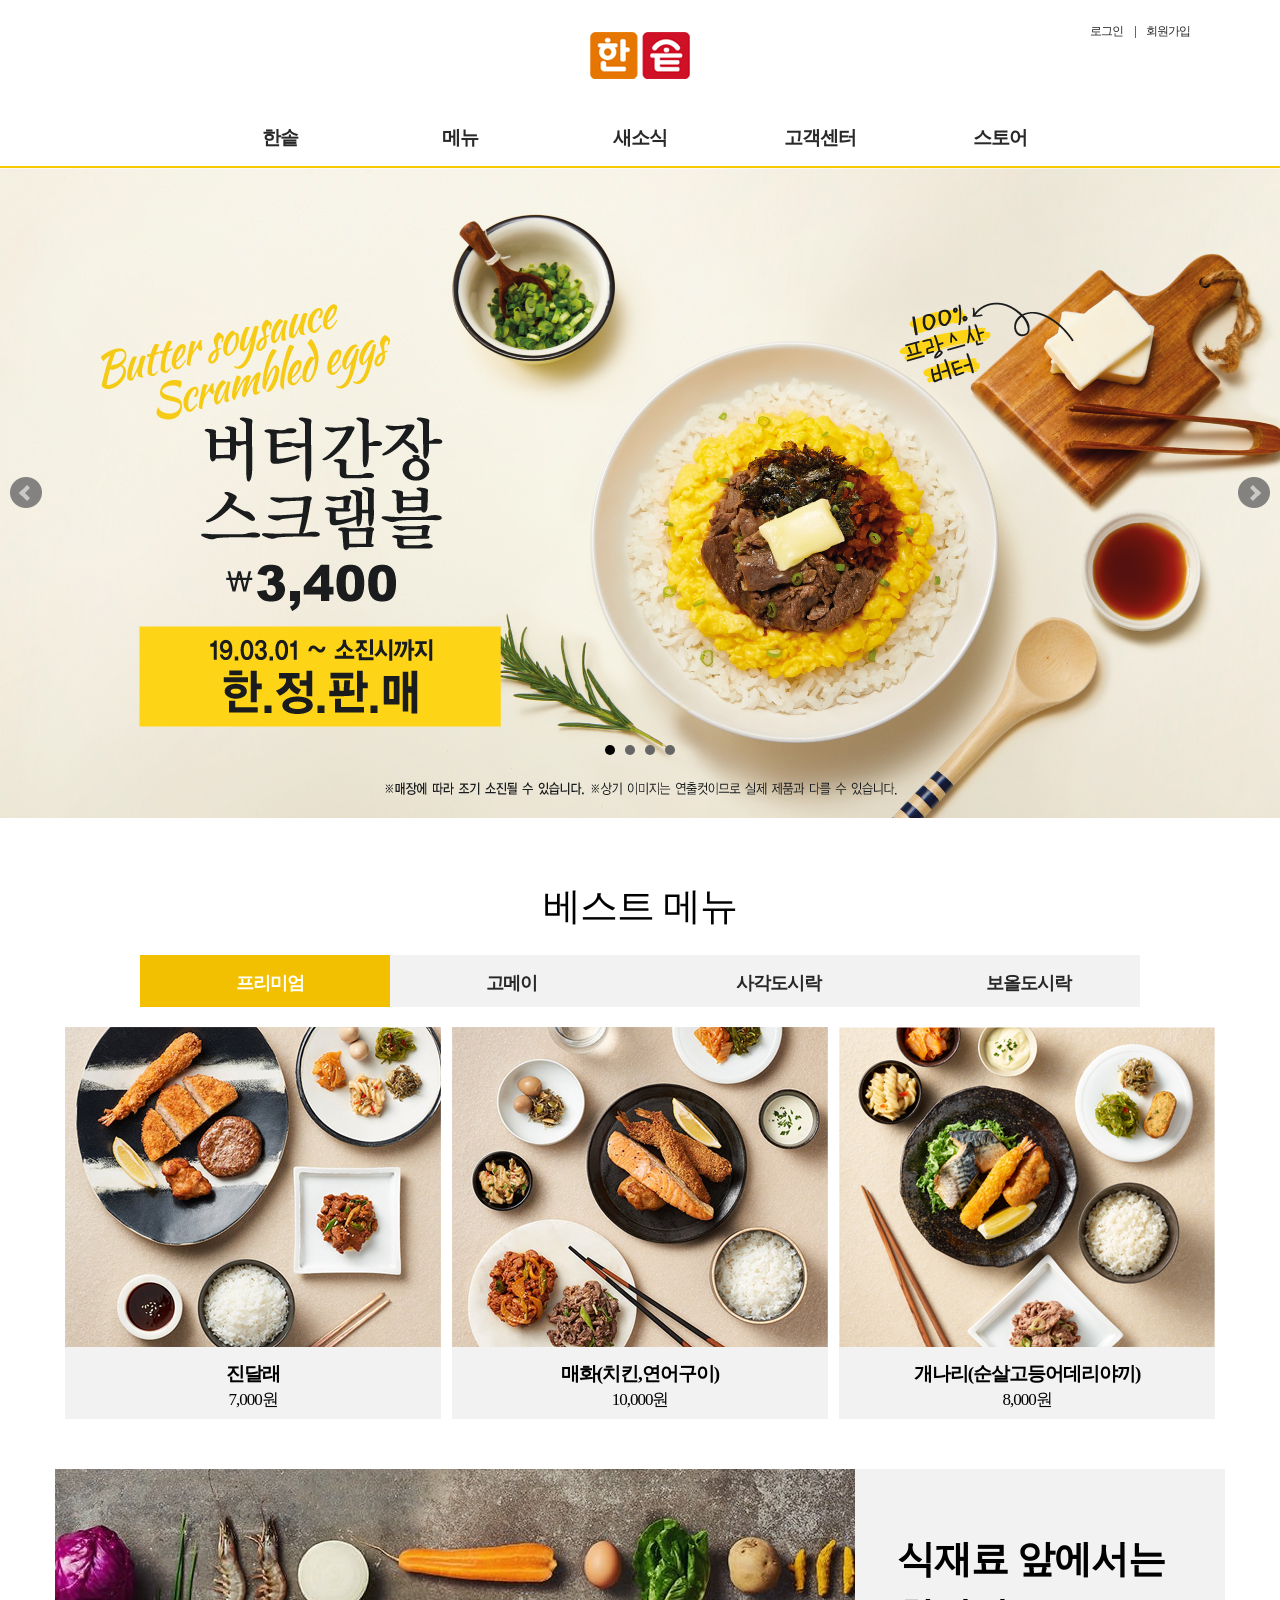
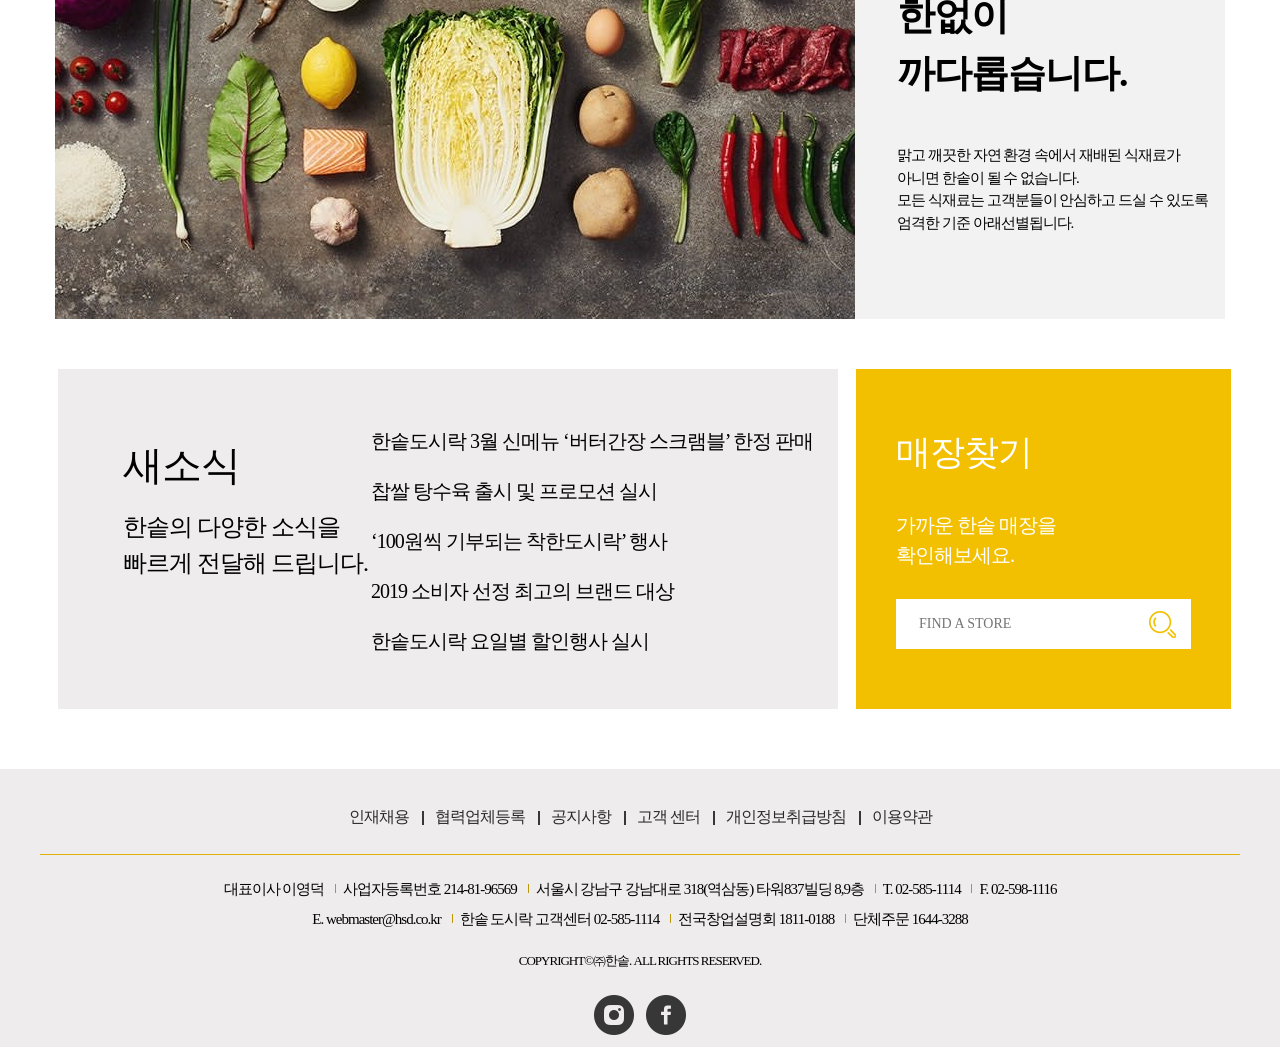
==== index.html @ f0cdd478 "regi test" ====
<!DOCTYPE html>
<html lang="ko">
  <head>
    <meta charset="utf-8" />
    <meta http-equiv="X-UA-Compatible" content="IE=edge" />
    <title>hsd</title>
    <meta name="viewport" content="width=device-width, initial-scale=1" />

    <link
      rel="stylesheet"
      type="text/css"
      media="screen"
      href="css/index.css"
    />
    <link
      rel="stylesheet"
      type="text/css"
      media="screen"
      href="css/jquery.bxslider.css"
    />

    <script src="js/jquery-3.3.1.min.js"></script>
    <script src="js/jquery.bxslider.js"></script>
    <script src="js/index.js"></script>
  </head>
  <body>
    <div id="wrap">
      <header>
        <div id="header">
          <h1>
            <a href="index.html">한솥도시락</a>
          </h1>
          <div id="nav">
            <h2 class="hide">주요메뉴</h2>
            <ul class="menu01">
              <li>
                <a href="#">한솥</a>
                <div class="dnav">
                  <ul>
                    <li><a href="#">스토리</a></li>
                  </ul>
                </div>
              </li>
              <li>
                <a href="#">메뉴</a>
                <div class="dnav">
                  <ul>
                    <li><a href="#">전체메뉴</a></li>
                    <li><a href="gfm.html">식재료이야기</a></li>
                  </ul>
                </div>
              </li>
              <li>
                <a href="#">새소식</a>
                <div class="dnav">
                  <ul>
                    <li><a href="#">한솥뉴스</a></li>
                    <li><a href="#">이벤트</a></li>
                  </ul>
                </div>
              </li>
              <li>
                <a href="#">고객센터</a>
                <div class="dnav">
                  <ul>
                    <li><a href="#">고객센터</a></li>
                    <li><a href="#">공지사항</a></li>
                  </ul>
                </div>
              </li>
              <li>
                <a href="#">스토어</a>
                <div class="dnav">
                  <ul>
                    <li><a href="#">주변점포찾기</a></li>
                  </ul>
                </div>
              </li>
            </ul>
          </div>
          <div class="nav_02">
            <ul class="menu02">
              <li class="bar"><a href="#">로그인</a></li>
              <li><a href="register.html">회원가입</a></li>
            </ul>
          </div>
        </div>
      </header>

      <div id="main">
        <div class="main_slide">
          <ul class="bg_img">
            <li class="event_01">이벤트01</li>
            <li class="event_02">이벤트02</li>
            <li class="event_03">이벤트03</li>
            <li class="event_04">이벤트04</li>
            <!-- <li>
              <a><img src="images/main_slide_01.jpg" alt="한솥"/></a>
            </li>
            <li>
              <a><img src="images/main_slide_02.jpg" alt="한솥"/></a>
            </li>
            <li>
              <a><img src="images/main_slide_03.jpg" alt="한솥"/></a>
            </li>
            <li>
              <a><img src="images/main_slide_04.jpg" alt="한솥"/></a>
            </li> -->
          </ul>
        </div>
        <div class="best_menu">
          <div class="best_menu_box">
            <h2>베스트 메뉴</h2>
            <div class="tab">
              <ul>
                <li id="onLi"><a href="#">프리미엄</a></li>
                <li><a href="#">고메이</a></li>
                <li><a href="#">사각도시락</a></li>
                <li><a href="#">보올도시락</a></li>
              </ul>
            </div>
          </div>
          <div class="bm_premium">
            <ul>
              <li class="pbm_01">
                <a href="#"></a>
                <p class="mn_name">진달래</p>
                <p class="v_name">7,000원</p>
              </li>
              <li class="pbm_02">
                <a href="#"></a>
                <p class="mn_name">매화(치킨,연어구이)</p>
                <p class="v_name">10,000원</p>
              </li>
              <li class="pbm_03">
                <a href="#"></a>
                <p class="mn_name">개나리(순살고등어데리야끼)</p>
                <p class="v_name">8,000원</p>
              </li>
            </ul>
          </div>
        </div>
        <div class="good_food_mat">
          <h2>좋은 식재료</h2>
          <div class="gfm_text">
            <h3>식재료 앞에서는<br />한없이<br />까다롭습니다.</h3>
            <p>
              맑고 깨끗한 자연 환경 속에서 재배된 식재료가<br />
              아니면 한솥이 될 수 없습니다.<br />
              모든 식재료는 고객분들이 안심하고 드실 수 있도록<br />
              엄격한 기준 아래선별됩니다.
            </p>
            <a href="gfm.html"></a>
          </div>
        </div>
        <div class="menu_bottom">
          <div class="news">
            <h2>새소식</h2>
            <h3>
              한솥의 다양한 소식을 <br />
              빠르게 전달해 드립니다.
            </h3>
            <ul>
              <li>한솥도시락 3월 신메뉴 ‘버터간장 스크램블’ 한정 판매</li>
              <li>찹쌀 탕수육 출시 및 프로모션 실시</li>
              <li>‘100원씩 기부되는 착한도시락’ 행사</li>
              <li>2019 소비자 선정 최고의 브랜드 대상</li>
              <li>한솥도시락 요일별 할인행사 실시</li>
            </ul>
          </div>
          <div class="find_store">
            <h2>매장찾기</h2>
            <h3>
              가까운 한솥 매장을 <br />
              확인해보세요.
            </h3>
            <div class="find_store_search">
              <form name="findstore" method="post" action="#">
                <input
                  id="store_search"
                  name="main_search"
                  title="매장검색"
                  placeholder="FIND A STORE"
                />
                <a href="#">
                  <img
                    src="images/findstore.jpg"
                    width="27px"
                    height="27px"
                    alt="검색"
                  />
                </a>
              </form>
            </div>
          </div>
        </div>
      </div>
      <div id="footer">
        <div class="footer_center">
          <div class="ft_menu">
            <ul>
              <li class="first_be"><a href="#">인재채용</a></li>
              <li><a href="#">협력업체등록</a></li>
              <li><a href="#">공지사항</a></li>
              <li><a href="#">고객 센터</a></li>
              <li><a href="#">개인정보취급방침</a></li>
              <li><a href="#">이용약관</a></li>
            </ul>
          </div>

          <div class="ft_info_wrap">
            <div class="ft_info">
              <span class="first_be">대표이사 이영덕</span>
              <span>사업자등록번호 214-81-96569</span>
              <span>서울시 강남구 강남대로 318(역삼동) 타워837빌딩 8,9층</span>
              <span>T. 02-585-1114</span>
              <span>F. 02-598-1116</span>
            </div>
            <div class="ft_info2">
              <span class="first_be">E. webmaster@hsd.co.kr</span>
              <span>한솥 도시락 고객센터 02-585-1114</span>
              <span>전국창업설명회 1811-0188</span>
              <span>단체주문 1644-3288</span>
            </div>

            <p class="copyright">
              COPYRIGHT<span>©</span>㈜한솥. ALL RIGHTS RESERVED.
            </p>

            <div class="ft_sns">
              <a
                href="https://www.instagram.com/hansot_official/"
                target="_blank"
                title="새 창 열림"
                class="sns_insta_02"
                ><span class="blind">instagram</span></a
              >
              <a
                href="https://www.facebook.com/hansotOfficial/?ref=ts&amp;fref=ts"
                target="_blank"
                class="sns_face_02"
                title="새 창 열림"
                ><span class="blind">facebook</span></a
              >
            </div>
          </div>
        </div>
      </div>
    </div>
  </body>
</html>
---- css/index.css ----
/* http://meyerweb.com/eric/tools/css/reset/ 
   v2.0 | 20110126
   License: none (public domain)
*/
@import url(//spoqa.github.io/spoqa-han-sans/css/SpoqaHanSans-kr.css);
@import url(//spoqa.github.io/spoqa-han-sans/css/SpoqaHanSans-jp.css);

html,
body,
div,
span,
applet,
object,
iframe,
h1,
h2,
h3,
h4,
h5,
h6,
p,
blockquote,
pre,
a,
abbr,
acronym,
address,
big,
cite,
code,
del,
dfn,
em,
img,
ins,
kbd,
q,
s,
samp,
small,
strike,
strong,
sub,
sup,
tt,
var,
b,
u,
i,
center,
dl,
dt,
dd,
ol,
ul,
li,
fieldset,
form,
label,
legend,
table,
caption,
tbody,
tfoot,
thead,
tr,
th,
td,
article,
aside,
canvas,
details,
embed,
figure,
figcaption,
footer,
header,
hgroup,
menu,
nav,
output,
ruby,
section,
summary,
time,
mark,
audio,
video {
  margin: 0;
  padding: 0;
  border: 0;
  font-size: 100%;
  vertical-align: baseline;
}
a {
  text-decoration: none;
  color: #282828;
}
ul,
li {
  list-style: none;
}
h1,
h2,
h3,
h4,
h5,
h6 {
  font-weight: normal;
  font-style: normal;
}
* {
  font-family: "Spoqa Han Sans", "Spoqa Han Sans JP", "Sans-serif";
}

body {
  /* font-family: "Spoqa Han Sans", "Spoqa Han Sans JP", "Sans-serif"; */
  font-size: 13px;
  line-height: 1.5;
  letter-spacing: -1px;
  direction: ltr;
}

.hide {
  position: absolute;
  left: -9999px;
  top: -9999px;
}

header {
  background: url(../images/header_back.png) left bottom repeat-x;
}
#header {
  width: 1200px;
  /* height: 167px; */
  /* overflow: hidden; */
  margin: auto;
  position: relative;
  margin-bottom: 0px;
  /* border-bottom: 200px #f2c000; */
}
#header h1 a {
  display: block;
  width: 100px;
  height: 47px;
  background: url(../images/logo10047.jpg) no-repeat center;
  text-indent: -9999px;
  /* position: absolute;
  top: 36px;
  left: 22px; */
  margin: auto;
  margin-top: 32px;
  box-sizing: border-box;
}

#nav {
  width: 1200px;
  margin: auto;
  margin-top: 25px;
  padding-bottom: 10px;
  box-sizing: border-box;
  text-align: center;
  position: relative;
  z-index: 10px;
  color: red;
}
#nav a:hover {
  color: #f2c000;
}
#nav > ul {
  display: inline-block;
}
#nav > ul > li {
  float: left;
  width: 180px;
  position: relative;
}
.dnav {
  position: absolute;
  z-index: 100;
  width: 180px;
  margin-top: 14px;
  background: #fff;
  height: 150px;
  display: none;
}
#nav > ul > li > a {
  font-size: 19px;
  color: #292929;
  font-weight: bold;
  letter-spacing: -0.04em;
  /* position: relative; */
  z-index: 3;
  padding-top: 20px;
  display: block;
}
.dnav ul li {
  font-size: 15px;
  margin-top: 10px;
}
.dnav ul li a {
  color: #666666;
}

#nav ul ul {
  display: none;
}

.nav_02 {
  position: absolute;
  font-size: 12px;
  top: -10px;
  right: 50px;
}
.menu02 li {
  float: left;
  /* margin-right: 32px; */
}
.nav_02 .bar::after {
  content: " | ";
  margin: 10px;
}

#main {
  position: relative;
  width: 100%;
}
.main_slide {
  width: 100%;
  height: 650px;
  overflow: hidden;
  position: relative;
  margin-bottom: 60px;
  box-sizing: border-box;
}

.event_01 {
  display: block;
  width: 1920px;
  height: 650px;
  background: url(../images/main_slide_01.jpg) no-repeat center;
  text-indent: -9999px;
  position: absolute;
  z-index: -1;
  margin-bottom: 44px;
}
.event_02 {
  display: block;
  width: 1920px;
  height: 650px;
  background: url(../images/main_slide_02.jpg) no-repeat center;
  text-indent: -9999px;
  position: absolute;
  z-index: -1;
  margin-bottom: 44px;
}
.event_03 {
  display: block;
  width: 1920px;
  height: 650px;
  background: url(../images/main_slide_03.jpg) no-repeat center;
  text-indent: -9999px;
  position: absolute;
  z-index: -1;
  margin-bottom: 44px;
}
.event_04 {
  display: block;
  width: 1920px;
  height: 650px;
  background: url(../images/main_slide_04.jpg) no-repeat center;
  text-indent: -9999px;
  position: absolute;
  z-index: -1;
  margin-bottom: 44px;
}

.best_menu {
  width: 1200px;
  margin: auto;
  overflow: hidden;
  margin-bottom: 50px;
}
.best_menu_box {
  overflow: hidden;
  margin-bottom: 20px;
}
.best_menu_box h2 {
  font-size: 38px;
  text-align: center;
  margin-bottom: 20px;
}

.tab {
  width: 1000px;
  margin: auto;
}
.tab li {
  position: relative;
  float: left;
  font-size: 18px;
  font-weight: bold;
  width: 250px;
  height: 52px;
  text-align: center;
  background-color: #f2f2f2;
}

.tab li a {
  line-height: 1em;
  position: absolute;
  top: 19px;
  left: 96px;
}

#onLi {
  background-color: #f2c000;
}

#onLi a {
  color: #ffffff;
}

.bm_premium {
  width: 1150px;
  margin: auto;
  /* height: 392px; */
}

.bm_premium li {
  width: 376px;
  height: 392px;
  float: left;
  background-color: #f2f2f2;
  position: relative;
  /* text-indent: -9999px; */
}
.pbm_02 {
  margin: 0 11px;
}

.pbm_01 a {
  display: block;
  width: 376px;
  height: 320px;
  background: url(../images/pbm_01.jpg) no-repeat center;
}
.bm_premium ul li p {
  line-height: 1em;
  text-align: center;
}
.mn_name {
  font-size: 19px;
  font-weight: bold;
  margin-top: 17px;
}
.v_name {
  font-size: 17px;
  margin-top: 8px;
}
.pbm_02 a {
  display: block;
  width: 376px;
  height: 320px;
  background: url(../images/pbm_02.jpg) no-repeat center;
}

.pbm_03 a {
  display: block;
  width: 376px;
  height: 320px;
  background: url(../images/pbm_03.jpg) no-repeat center;
}

.good_food_mat {
  width: 1170px;
  height: 450px;
  margin: auto;
  background-color: #f2f2f2;
  position: relative;
  overflow: hidden;
  margin-bottom: 50px;
}
.good_food_mat h2 {
  width: 800px;
  height: 450px;
  background: url(../images/good_food_mat.jpg) no-repeat;
  /* margin: 0 auto 15px; */
  text-indent: -9999px;
}
.gfm_text {
  position: absolute;
  top: 62px;
  left: 842px;
}

.gfm_text h3 {
  font-size: 38px;
  font-weight: bold;
  margin-bottom: 42px;
}

.gfm_text p {
  font-size: 15px;
}

.menu_bottom {
  width: 1200px;
  height: 340px;
  margin: auto;
  overflow: hidden;
  margin-bottom: 60px;
}

.news {
  width: 780px;
  height: 340px;
  float: left;
  margin: 0 18px;
  position: relative;
  background-color: #eeecec;
}

.news h2 {
  font-size: 40px;
  position: absolute;
  top: 67px;
  left: 65px;
}
.news h3 {
  font-size: 24px;
  position: absolute;
  top: 140px;
  left: 65px;
}
.news ul {
  position: absolute;
  top: 57px;
  left: 313px;
  font-size: 20px;
  line-height: 30px;
}
.news li {
  margin-bottom: 20px;
}
.find_store {
  width: 375px;
  height: 340px;
  float: left;
  background-color: #f2c000;
  color: white;
  position: relative;
}

.find_store h2 {
  position: absolute;
  font-size: 35px;
  top: 58px;
  left: 40px;
}
.find_store h3 {
  position: absolute;
  font-size: 20px;
  top: 141px;
  left: 40px;
}
.find_store_search {
  margin-top: 230px;
  margin-left: 40px;
}
.find_store_search input {
  width: 295px;
  height: 50px;
  border: solid 3px #ffffff;
  background: #ffffff;
  padding-left: 20px;
  font-size: 14px;
  box-sizing: border-box;
}
.find_store_search form {
  position: relative;
}
.find_store_search a {
  position: absolute;
  top: 12px;
  right: 55px;
  color: #464646;
}

/* footer */
#footer {
  position: relative;
  /* width: 1920px; */
  /* max-width: 100%; */
  width: 100%;
  background-color: #eeecec;
  height: 278px;
  box-sizing: border-box;
  /* display: block; */
}

.footer_center {
  width: 1200px;
  margin: 0 auto;
  text-align: center;
}

.ft_menu {
  padding-top: 40px;
  line-height: 120%;
}

.ft_menu ul li:before {
  content: "";
  display: inline-block;
  width: 2px;
  height: 14px;
  background-color: #373737;
  position: absolute;
  left: 0;
  top: 0;
  margin: 2px 0 0 0;
}
.first_be:before {
  display: none !important;
}

.ft_menu ul {
  /* width: 600px; */
  margin: 0 auto;
  /* overflow: hidden; */
  display: inline-block;
}

.ft_menu ul li {
  float: left;
  padding: 0 13px;
  position: relative;
  box-sizing: border-box;
  font-size: 16px;
  line-height: 100%;
}

.ft_info_wrap {
  padding-top: 15px;
  margin-top: 25px;
  border-top: 1px solid #dfb206;
}

.ft_info,
.ft_info2 {
  width: 1000px;
  margin: 0 auto;
  font-size: 15px;
}
.ft_info span,
.ft_info2 span {
  padding: 0 8px;
  margin-top: 12px;
  position: relative;
  display: inline-block;
  line-height: 100%;
}

.ft_info span::before,
.ft_info2 span::before {
  content: "";
  display: inline-block;
  width: 1px;
  height: 9px;
  background-color: #bc970a;
  position: absolute;
  left: 0;
  top: 0;
  margin: 2px 0 0 0;
}

.copyright {
  margin-top: 20px;
}

/* sns */
.ft_sns {
  width: 100px;
  margin: 0 auto;
  padding-top: 25px;
}

.ft_sns > a.sns_insta_02:before {
  content: "";
  background: url(../images/icon_sns_02.png) left top no-repeat;
  background-position: 0 0;
  background-size: 80px 40px;
}
.ft_sns > a.sns_face_02:before {
  content: "";
  background: url(../images/icon_sns_02.png) left top no-repeat;
  background-position: -40px 0;
  background-size: 80px 40px;
}
.ft_sns > a:before {
  content: "";
  display: inline-block;
  box-sizing: border-box;
  width: 40px;
  height: 40px;
}

.blind {
  overflow: hidden;
  position: absolute;
  width: 0;
  height: 0;
  text-indent: -9999px;
}
.ft_sns > a {
  display: inline-block;
  width: 40px;
  margin: 0 0 0 10px;
  height: 40px;
  box-sizing: border-box;
  text-align: left;
}

.ft_sns > a:first-child {
  margin: 0;
}

/*식재료 이야기 css*/
#gfm_wrap {
  width: 1600px;
  margin: auto;
}
#gfm_main_image {
  display: block;
  width: 1600px;
  height: 480px;
  background: url(../images/material_visual_01.jpg) no-repeat center;
  text-indent: -9999px;
}

#gfm_main_text {
  width: 1600px;
  height: 340px;
  background-color: #e2ddd6;
}
#gfm_main_kimchi,
#gfm_main_rice {
  display: none;
}

/* 회원가입 */
.register_box {
  padding-top: 50px;
  width: 1200px;
  height: 600px;
  margin: auto;
}

.register_box h2 {
  font-size: 22px;
  /* font-weight: bold; */
  text-align: center;
  margin-bottom: 40px;
}
.register_box > form > span {
  height: 50px;
  width: 370px;
}
.input_area {
  position: relative;
  width: 370px;
  height: 250px;
  margin: auto;
}
.input_area p {
  height: 52px;
  margin-bottom: 8px;
}

.input_area input {
  width: 370px;
  padding: 14px 20px 13px;
  border: 2px solid #d3d8dd;
  font-size: 18px;
  box-sizing: border-box;
}

.regiBtn {
  margin-top: 20px;
  color: #373737;
  background-color: #f6ca00;
  /* border: 2px solid #bcc2c9; */
  cursor: default;
  width: 366px;
  height: 48px;
}

.btn_group input {
  line-height: 48px;
  width: 100%;
  height: 52px;
  padding: 0;
  font-size: 16px;
}

#rst {
  width: 366px;
  height: 20px;
}
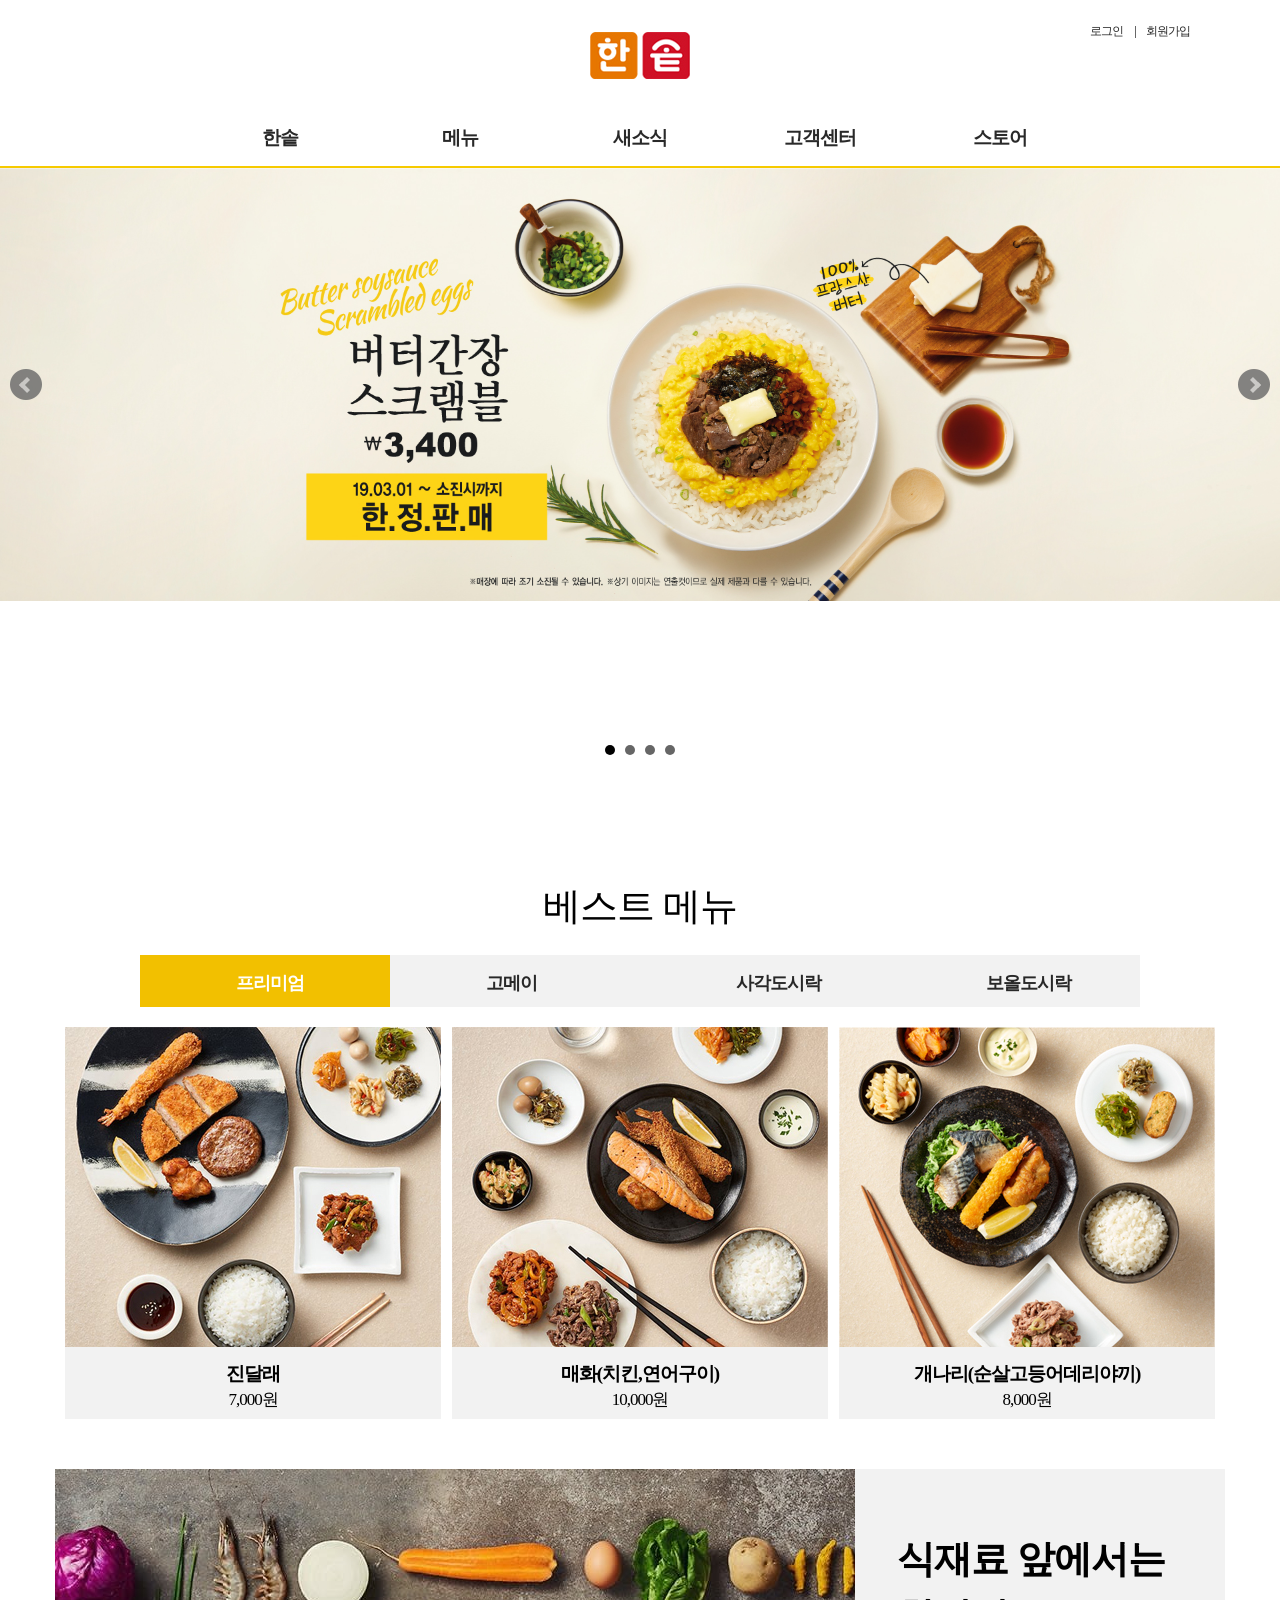
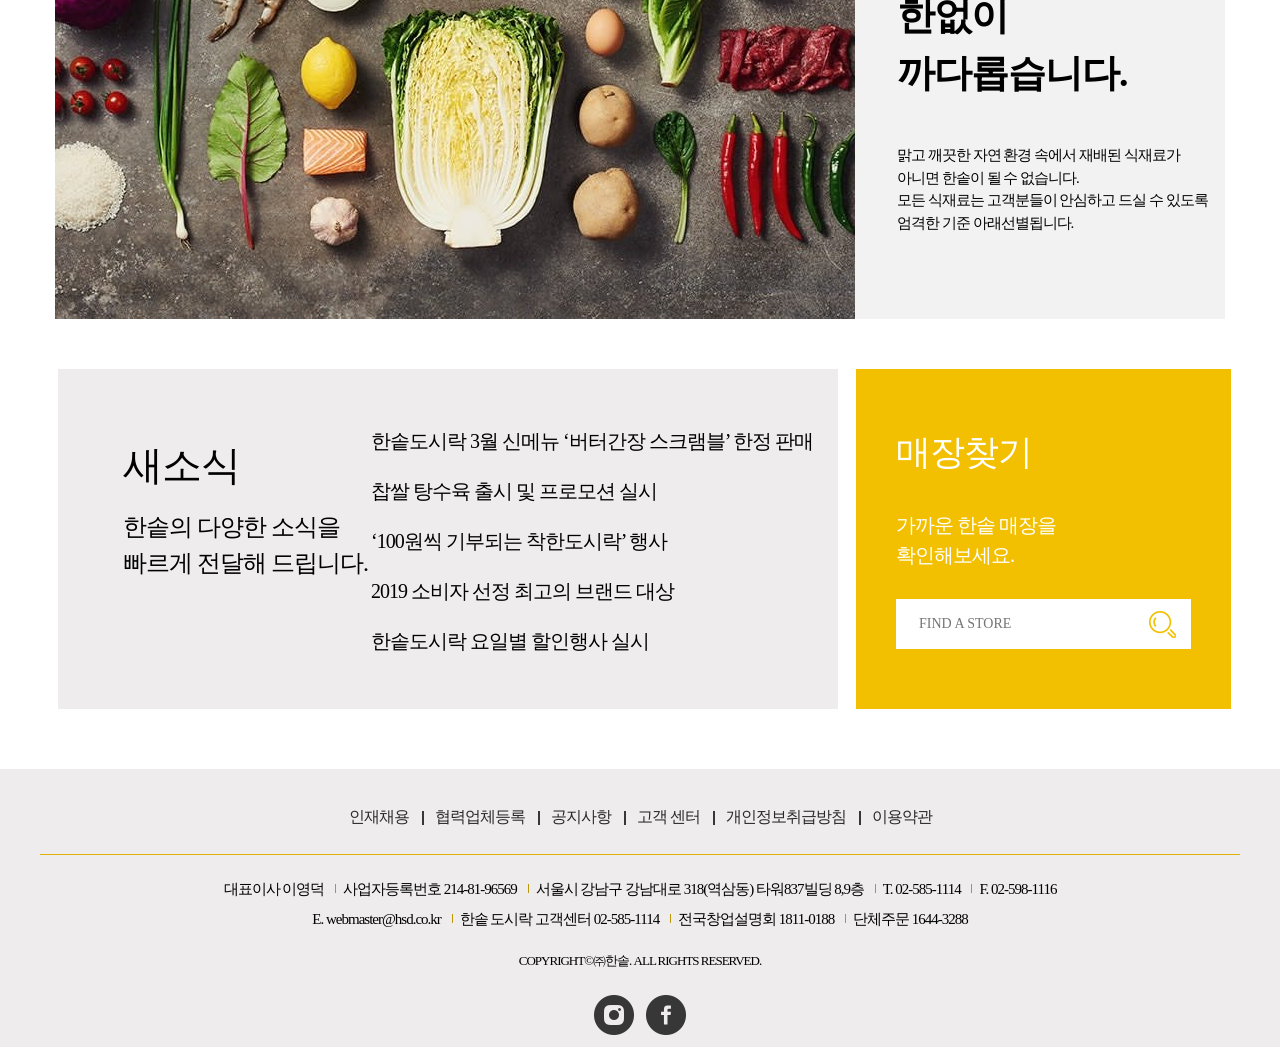
==== commit b39b4415: "tabmenu start" ====
--- a/index.html
+++ b/index.html
@@ -80,7 +80,7 @@
           </div>
           <div class="nav_02">
             <ul class="menu02">
-              <li class="bar"><a href="#">로그인</a></li>
+              <li class="bar"><a href="login.html">로그인</a></li>
               <li><a href="register.html">회원가입</a></li>
             </ul>
           </div>
@@ -90,11 +90,11 @@
       <div id="main">
         <div class="main_slide">
           <ul class="bg_img">
-            <li class="event_01">이벤트01</li>
+            <!-- <li class="event_01">이벤트01</li>
             <li class="event_02">이벤트02</li>
             <li class="event_03">이벤트03</li>
-            <li class="event_04">이벤트04</li>
-            <!-- <li>
+            <li class="event_04">이벤트04</li> -->
+            <li>
               <a><img src="images/main_slide_01.jpg" alt="한솥"/></a>
             </li>
             <li>
@@ -105,7 +105,7 @@
             </li>
             <li>
               <a><img src="images/main_slide_04.jpg" alt="한솥"/></a>
-            </li> -->
+            </li>
           </ul>
         </div>
         <div class="best_menu">
--- a/css/index.css
+++ b/css/index.css
@@ -234,7 +234,7 @@
   box-sizing: border-box;
 }
 
-.event_01 {
+/* .event_01 {
   display: block;
   width: 1920px;
   height: 650px;
@@ -273,7 +273,7 @@
   position: absolute;
   z-index: -1;
   margin-bottom: 44px;
-}
+} */
 
 .best_menu {
   width: 1200px;
@@ -704,7 +704,78 @@
   font-size: 16px;
 }
 
-#rst {
+#rst,
+#rstId,
+#rstPw,
+#rstPwCheck,
+#rstName,
+#rstTel {
   width: 366px;
   height: 20px;
 }
+.redText {
+  font-size: 12px;
+  color: #ff6c00;
+}
+.blueText {
+  font-size: 12px;
+  color: #2482de;
+}
+
+/* 로그인 */
+
+.login_box {
+  padding-top: 50px;
+  width: 1200px;
+  height: 600px;
+  margin: auto;
+}
+
+.login_box h2 {
+  font-size: 22px;
+  /* font-weight: bold; */
+  text-align: center;
+  margin-bottom: 40px;
+}
+.login_box > form > span {
+  height: 50px;
+  width: 370px;
+}
+/* .input_area {
+  position: relative;
+  width: 370px;
+  height: 250px;
+  margin: auto;
+}
+.input_area p {
+  height: 52px;
+  margin-bottom: 8px;
+}
+
+.input_area input {
+  width: 370px;
+  padding: 14px 20px 13px;
+  border: 2px solid #d3d8dd;
+  font-size: 18px;
+  box-sizing: border-box;
+} */
+
+.loginBtn {
+  margin-top: 20px;
+  color: #373737;
+  background-color: #f6ca00;
+  /* border: 2px solid #bcc2c9; */
+  cursor: default;
+  width: 366px;
+  height: 48px;
+}
+
+/* 
+.btn_group button {
+  margin-top: 20px;
+  line-height: 48px;
+  width: 100%;
+  height: 52px;
+  padding: 0;
+  font-size: 16px;
+} */
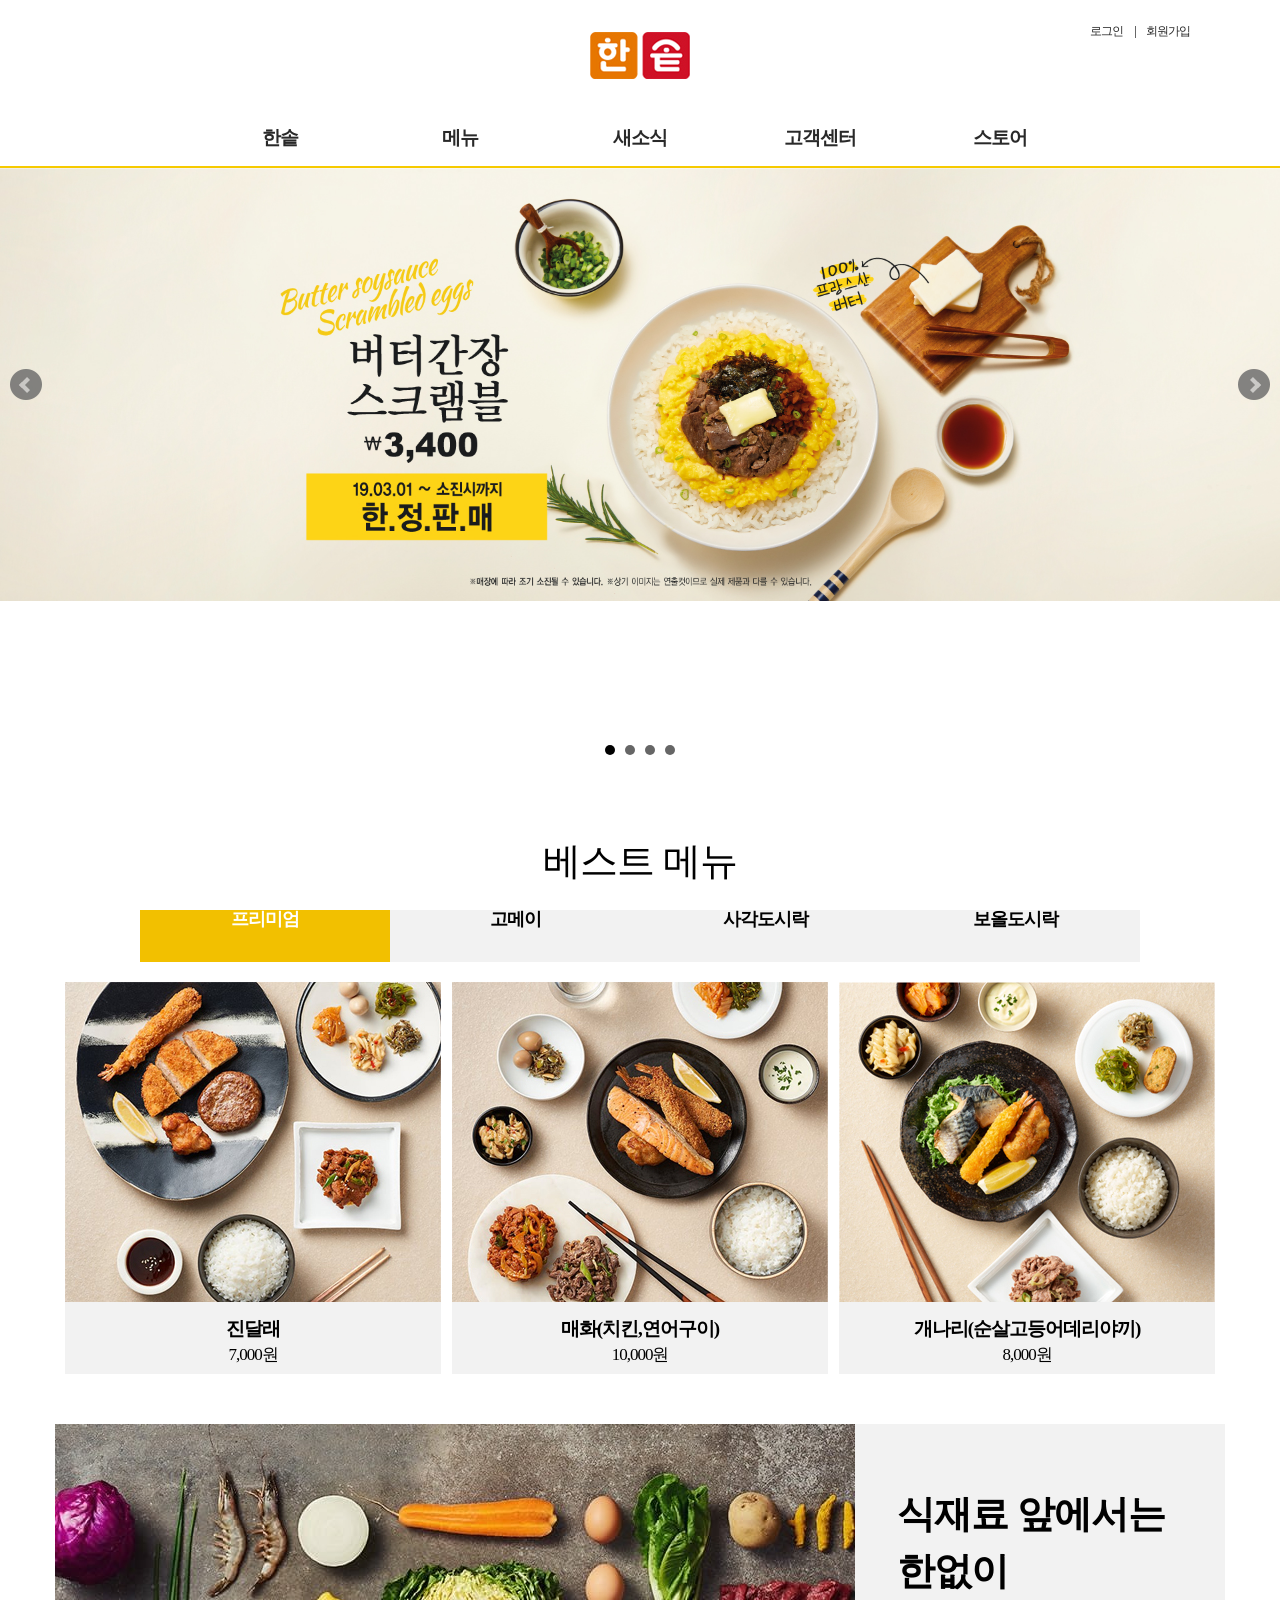
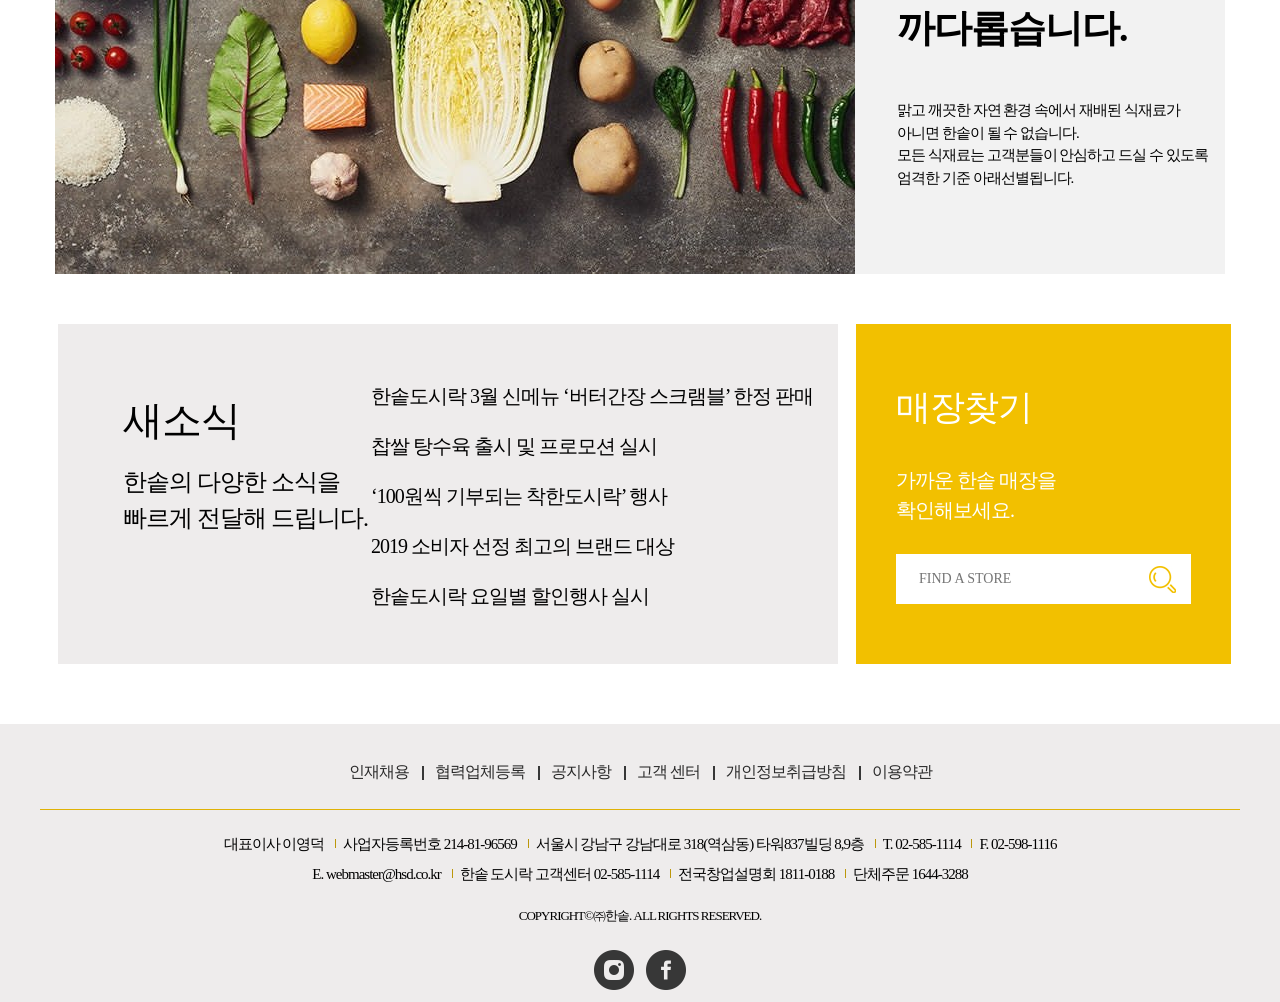
==== commit 8ddc8042: "tab test" ====
--- a/index.html
+++ b/index.html
@@ -112,32 +112,91 @@
           <div class="best_menu_box">
             <h2>베스트 메뉴</h2>
             <div class="tab">
+              <ul class="tabs">
+                <li class="tab-link current" data-tab="tab-1">프리미엄</li>
+                <li class="tab-link" data-tab="tab-2">고메이</li>
+                <li class="tab-link" data-tab="tab-3">사각도시락</li>
+                <li class="tab-link" data-tab="tab-4">보올도시락</li>
+              </ul>
+            </div>
+          </div>
+          <div class="best_menu_slider">
+            <div id="tab-1" class="bm_premium tab-content current">
               <ul>
-                <li id="onLi"><a href="#">프리미엄</a></li>
-                <li><a href="#">고메이</a></li>
-                <li><a href="#">사각도시락</a></li>
-                <li><a href="#">보올도시락</a></li>
-              </ul>
-            </div>
-          </div>
-          <div class="bm_premium">
-            <ul>
-              <li class="pbm_01">
-                <a href="#"></a>
-                <p class="mn_name">진달래</p>
-                <p class="v_name">7,000원</p>
-              </li>
-              <li class="pbm_02">
-                <a href="#"></a>
-                <p class="mn_name">매화(치킨,연어구이)</p>
-                <p class="v_name">10,000원</p>
-              </li>
-              <li class="pbm_03">
-                <a href="#"></a>
-                <p class="mn_name">개나리(순살고등어데리야끼)</p>
-                <p class="v_name">8,000원</p>
-              </li>
-            </ul>
+                <li class="pbm_01">
+                  <a href="#"></a>
+                  <p class="mn_name">진달래</p>
+                  <p class="v_name">7,000원</p>
+                </li>
+                <li class="pbm_02">
+                  <a href="#"></a>
+                  <p class="mn_name">매화(치킨,연어구이)</p>
+                  <p class="v_name">10,000원</p>
+                </li>
+                <li class="pbm_03">
+                  <a href="#"></a>
+                  <p class="mn_name">개나리(순살고등어데리야끼)</p>
+                  <p class="v_name">8,000원</p>
+                </li>
+              </ul>
+            </div>
+            <div id="tab-2" class="bm_gomei tab-content">
+              <ul>
+                <li class="pbm_01">
+                  <a href="#"></a>
+                  <p class="mn_name">진달래</p>
+                  <p class="v_name">7,000원</p>
+                </li>
+                <li class="pbm_02">
+                  <a href="#"></a>
+                  <p class="mn_name">매화(치킨,연어구이)</p>
+                  <p class="v_name">10,000원</p>
+                </li>
+                <li class="pbm_03">
+                  <a href="#"></a>
+                  <p class="mn_name">개나리(순살고등어데리야끼)</p>
+                  <p class="v_name">8,000원</p>
+                </li>
+              </ul>
+            </div>
+            <div id="tab-3" class="bm_square tab-content">
+              <ul>
+                <li class="pbm_01">
+                  <a href="#"></a>
+                  <p class="mn_name">진달래</p>
+                  <p class="v_name">7,000원</p>
+                </li>
+                <li class="pbm_02">
+                  <a href="#"></a>
+                  <p class="mn_name">매화(치킨,연어구이)</p>
+                  <p class="v_name">10,000원</p>
+                </li>
+                <li class="pbm_03">
+                  <a href="#"></a>
+                  <p class="mn_name">개나리(순살고등어데리야끼)</p>
+                  <p class="v_name">8,000원</p>
+                </li>
+              </ul>
+            </div>
+            <div id="tab-4" class="bm_bowl tab-content">
+              <ul>
+                <li class="pbm_01">
+                  <a href="#"></a>
+                  <p class="mn_name">진달래</p>
+                  <p class="v_name">7,000원</p>
+                </li>
+                <li class="pbm_02">
+                  <a href="#"></a>
+                  <p class="mn_name">매화(치킨,연어구이)</p>
+                  <p class="v_name">10,000원</p>
+                </li>
+                <li class="pbm_03">
+                  <a href="#"></a>
+                  <p class="mn_name">개나리(순살고등어데리야끼)</p>
+                  <p class="v_name">8,000원</p>
+                </li>
+              </ul>
+            </div>
           </div>
         </div>
         <div class="good_food_mat">
--- a/css/index.css
+++ b/css/index.css
@@ -130,6 +130,10 @@
 header {
   background: url(../images/header_back.png) left bottom repeat-x;
 }
+
+#wrap {
+  width: 100%;
+}
 #header {
   width: 1200px;
   /* height: 167px; */
@@ -230,7 +234,7 @@
   height: 650px;
   overflow: hidden;
   position: relative;
-  margin-bottom: 60px;
+  margin-bottom: 15px;
   box-sizing: border-box;
 }
 
@@ -276,12 +280,14 @@
 } */
 
 .best_menu {
-  width: 1200px;
-  margin: auto;
+  /* width: 1200px;
+  margin: auto; */
   overflow: hidden;
   margin-bottom: 50px;
 }
 .best_menu_box {
+  width: 1200px;
+  margin: auto;
   overflow: hidden;
   margin-bottom: 20px;
 }
@@ -304,21 +310,38 @@
   height: 52px;
   text-align: center;
   background-color: #f2f2f2;
-}
-
-.tab li a {
+  cursor: pointer;
+  line-height: 1em;
+}
+
+/* .tab li a {
   line-height: 1em;
   position: absolute;
   top: 19px;
   left: 96px;
-}
-
-#onLi {
+} */
+
+/* #onLi {
   background-color: #f2c000;
 }
 
 #onLi a {
   color: #ffffff;
+} */
+ul.tabs li.current {
+  background-color: #f2c000;
+  color: #ffffff;
+}
+
+.tab-content {
+  display: none;
+  /* background: #ededed;
+  padding: 15px;
+  opacity: 0.2; */
+}
+
+.tab-content.current {
+  display: inherit;
 }
 
 .bm_premium {
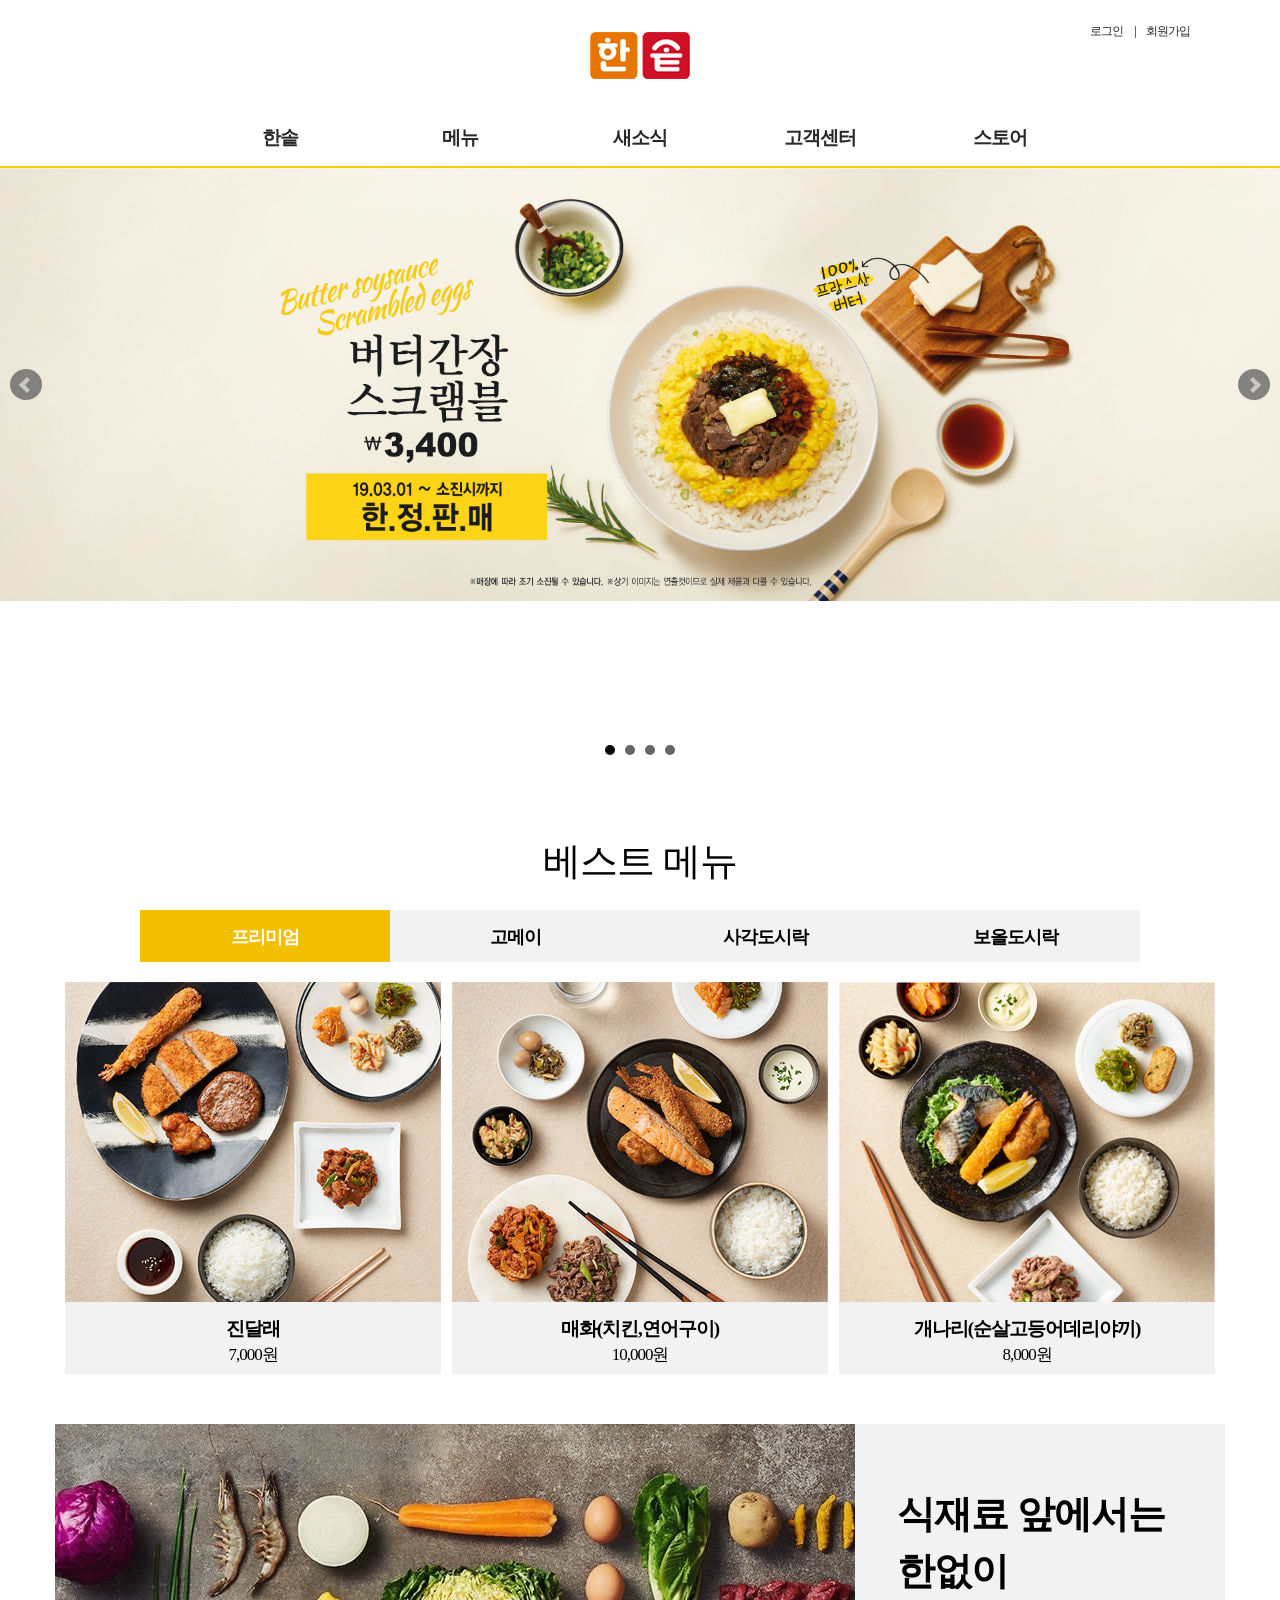
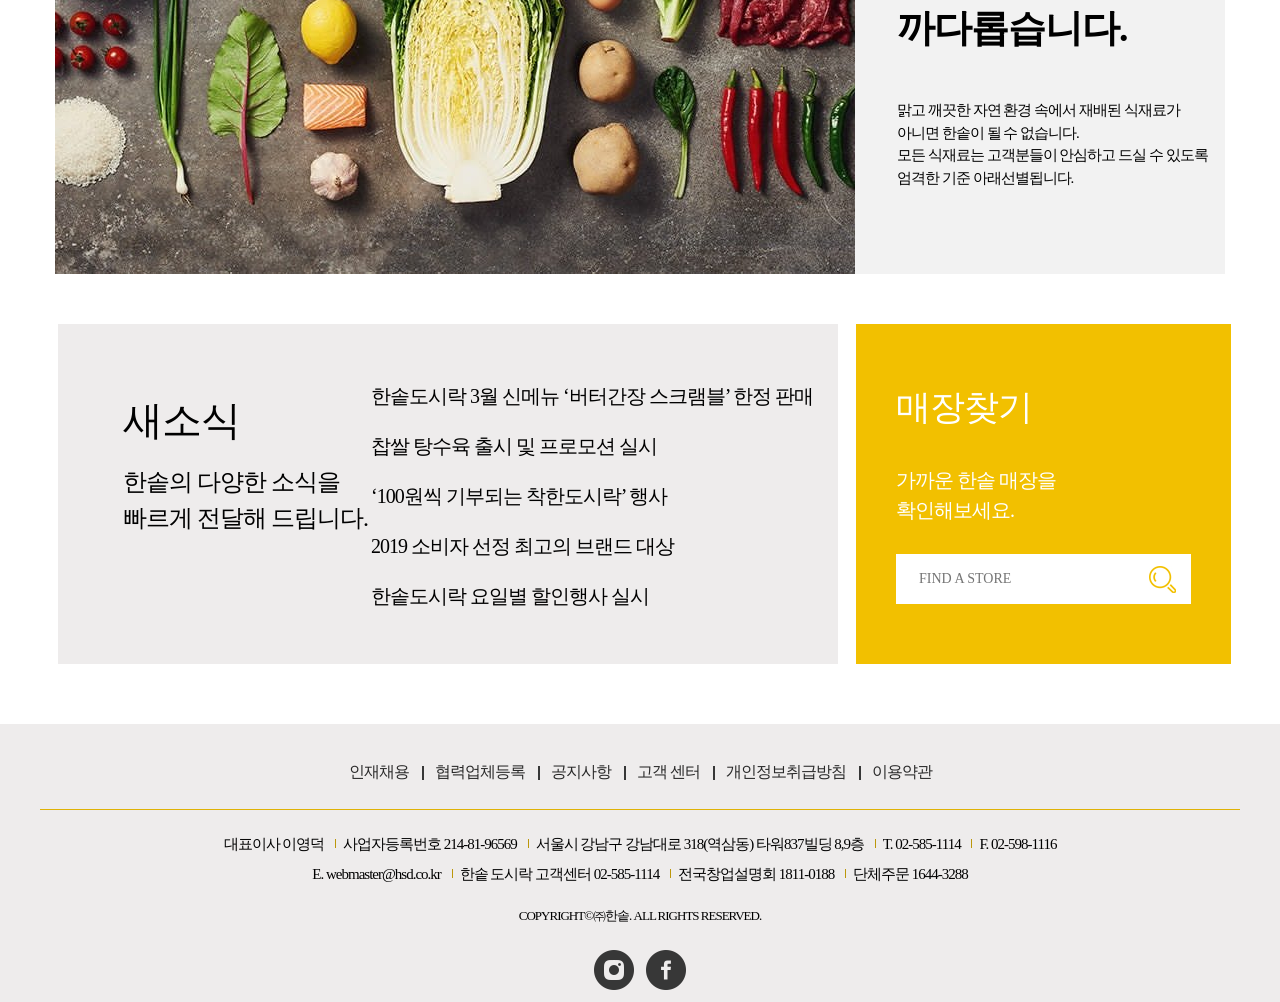
==== commit 2da7841a: "tab menu end" ====
--- a/index.html
+++ b/index.html
@@ -121,79 +121,80 @@
             </div>
           </div>
           <div class="best_menu_slider">
-            <div id="tab-1" class="bm_premium tab-content current">
+            <div id="tab-1" class="tab-content current">
               <ul>
-                <li class="pbm_01">
+                <li class="menu_01">
                   <a href="#"></a>
                   <p class="mn_name">진달래</p>
                   <p class="v_name">7,000원</p>
                 </li>
-                <li class="pbm_02">
+                <li class="menu_02">
                   <a href="#"></a>
                   <p class="mn_name">매화(치킨,연어구이)</p>
                   <p class="v_name">10,000원</p>
                 </li>
-                <li class="pbm_03">
+                <li class="menu_03">
                   <a href="#"></a>
                   <p class="mn_name">개나리(순살고등어데리야끼)</p>
                   <p class="v_name">8,000원</p>
                 </li>
               </ul>
             </div>
-            <div id="tab-2" class="bm_gomei tab-content">
+            <div id="tab-2" class="tab-content">
               <ul>
-                <li class="pbm_01">
-                  <a href="#"></a>
-                  <p class="mn_name">진달래</p>
-                  <p class="v_name">7,000원</p>
-                </li>
-                <li class="pbm_02">
-                  <a href="#"></a>
-                  <p class="mn_name">매화(치킨,연어구이)</p>
-                  <p class="v_name">10,000원</p>
-                </li>
-                <li class="pbm_03">
-                  <a href="#"></a>
-                  <p class="mn_name">개나리(순살고등어데리야끼)</p>
-                  <p class="v_name">8,000원</p>
-                </li>
-              </ul>
-            </div>
-            <div id="tab-3" class="bm_square tab-content">
+                <li class="menu_01">
+                  <a href="#"></a>
+                  <p class="mn_name">깐풍기 도시락</p>
+                  <p class="v_name">4,300원</p>
+                </li>
+                <li class="menu_02">
+                  <a href="#"></a>
+                  <p class="mn_name">나시고랭</p>
+                  <p class="v_name">4,500원</p>
+                </li>
+                <li class="menu_03">
+                  <a href="#"></a>
+                  <p class="mn_name">큐브스테이크 필라프</p>
+                  <p class="v_name">6,300원</p>
+                </li>
+              </ul>
+            </div>
+            <div id="tab-3" class="tab-content">
               <ul>
-                <li class="pbm_01">
-                  <a href="#"></a>
-                  <p class="mn_name">진달래</p>
-                  <p class="v_name">7,000원</p>
-                </li>
-                <li class="pbm_02">
-                  <a href="#"></a>
-                  <p class="mn_name">매화(치킨,연어구이)</p>
-                  <p class="v_name">10,000원</p>
-                </li>
-                <li class="pbm_03">
-                  <a href="#"></a>
-                  <p class="mn_name">개나리(순살고등어데리야끼)</p>
-                  <p class="v_name">8,000원</p>
-                </li>
-              </ul>
-            </div>
-            <div id="tab-4" class="bm_bowl tab-content">
+                <li class="menu_01">
+                  <a href="#"></a>
+                  <p class="mn_name">돈까스 도련님</p>
+                  <p class="v_name">3,900원</p>
+                </li>
+                <li class="menu_02">
+                  <a href="#"></a>
+                  <p class="mn_name">동백</p>
+                  <p class="v_name">5,000원</p>
+                </li>
+                <li class="menu_03">
+                  <a href="#"></a>
+                  <p class="mn_name">치킨제육</p>
+                  <p class="v_name">4,400원</p>
+                </li>
+              </ul>
+            </div>
+            <div id="tab-4" class="tab-content">
               <ul>
-                <li class="pbm_01">
-                  <a href="#"></a>
-                  <p class="mn_name">진달래</p>
-                  <p class="v_name">7,000원</p>
-                </li>
-                <li class="pbm_02">
-                  <a href="#"></a>
-                  <p class="mn_name">매화(치킨,연어구이)</p>
-                  <p class="v_name">10,000원</p>
-                </li>
-                <li class="pbm_03">
-                  <a href="#"></a>
-                  <p class="mn_name">개나리(순살고등어데리야끼)</p>
-                  <p class="v_name">8,000원</p>
+                <li class="menu_01">
+                  <a href="#"></a>
+                  <p class="mn_name">치킨마요</p>
+                  <p class="v_name">2,900원</p>
+                </li>
+                <li class="menu_02">
+                  <a href="#"></a>
+                  <p class="mn_name">돈까스 +카레</p>
+                  <p class="v_name">3,900원</p>
+                </li>
+                <li class="menu_03">
+                  <a href="#"></a>
+                  <p class="mn_name">돈까스 덮밥</p>
+                  <p class="v_name">3,600원</p>
                 </li>
               </ul>
             </div>
--- a/css/index.css
+++ b/css/index.css
@@ -311,7 +311,7 @@
   text-align: center;
   background-color: #f2f2f2;
   cursor: pointer;
-  line-height: 1em;
+  line-height: 3em;
 }
 
 /* .tab li a {
@@ -335,6 +335,8 @@
 
 .tab-content {
   display: none;
+  width: 1150px;
+  margin: auto;
   /* background: #ededed;
   padding: 15px;
   opacity: 0.2; */
@@ -344,13 +346,7 @@
   display: inherit;
 }
 
-.bm_premium {
-  width: 1150px;
-  margin: auto;
-  /* height: 392px; */
-}
-
-.bm_premium li {
+.tab-content li {
   width: 376px;
   height: 392px;
   float: left;
@@ -358,17 +354,8 @@
   position: relative;
   /* text-indent: -9999px; */
 }
-.pbm_02 {
-  margin: 0 11px;
-}
-
-.pbm_01 a {
-  display: block;
-  width: 376px;
-  height: 320px;
-  background: url(../images/pbm_01.jpg) no-repeat center;
-}
-.bm_premium ul li p {
+
+.tab-content ul li p {
   line-height: 1em;
   text-align: center;
 }
@@ -381,18 +368,53 @@
   font-size: 17px;
   margin-top: 8px;
 }
-.pbm_02 a {
+
+.menu_01 a,
+.menu_02 a,
+.menu_03 a {
   display: block;
   width: 376px;
   height: 320px;
+}
+.menu_02 {
+  margin: 0 11px;
+}
+
+#tab-1 .menu_01 a {
+  background: url(../images/pbm_01.jpg) no-repeat center;
+}
+#tab-1 .menu_02 a {
   background: url(../images/pbm_02.jpg) no-repeat center;
 }
-
-.pbm_03 a {
-  display: block;
-  width: 376px;
-  height: 320px;
+#tab-1 .menu_03 a {
   background: url(../images/pbm_03.jpg) no-repeat center;
+}
+#tab-2 .menu_01 a {
+  background: url(../images/gm_01.jpg) no-repeat center;
+}
+#tab-2 .menu_02 a {
+  background: url(../images/gm_02.jpg) no-repeat center;
+}
+#tab-2 .menu_03 a {
+  background: url(../images/gm_03.jpg) no-repeat center;
+}
+#tab-3 .menu_01 a {
+  background: url(../images/sm_01.jpg) no-repeat center;
+}
+#tab-3 .menu_02 a {
+  background: url(../images/sm_02.jpg) no-repeat center;
+}
+#tab-3 .menu_03 a {
+  background: url(../images/sm_03.jpg) no-repeat center;
+}
+#tab-4 .menu_01 a {
+  background: url(../images/bm_01.jpg) no-repeat center;
+}
+#tab-4 .menu_02 a {
+  background: url(../images/bm_02.jpg) no-repeat center;
+}
+#tab-4 .menu_03 a {
+  background: url(../images/bm_03.jpg) no-repeat center;
 }
 
 .good_food_mat {
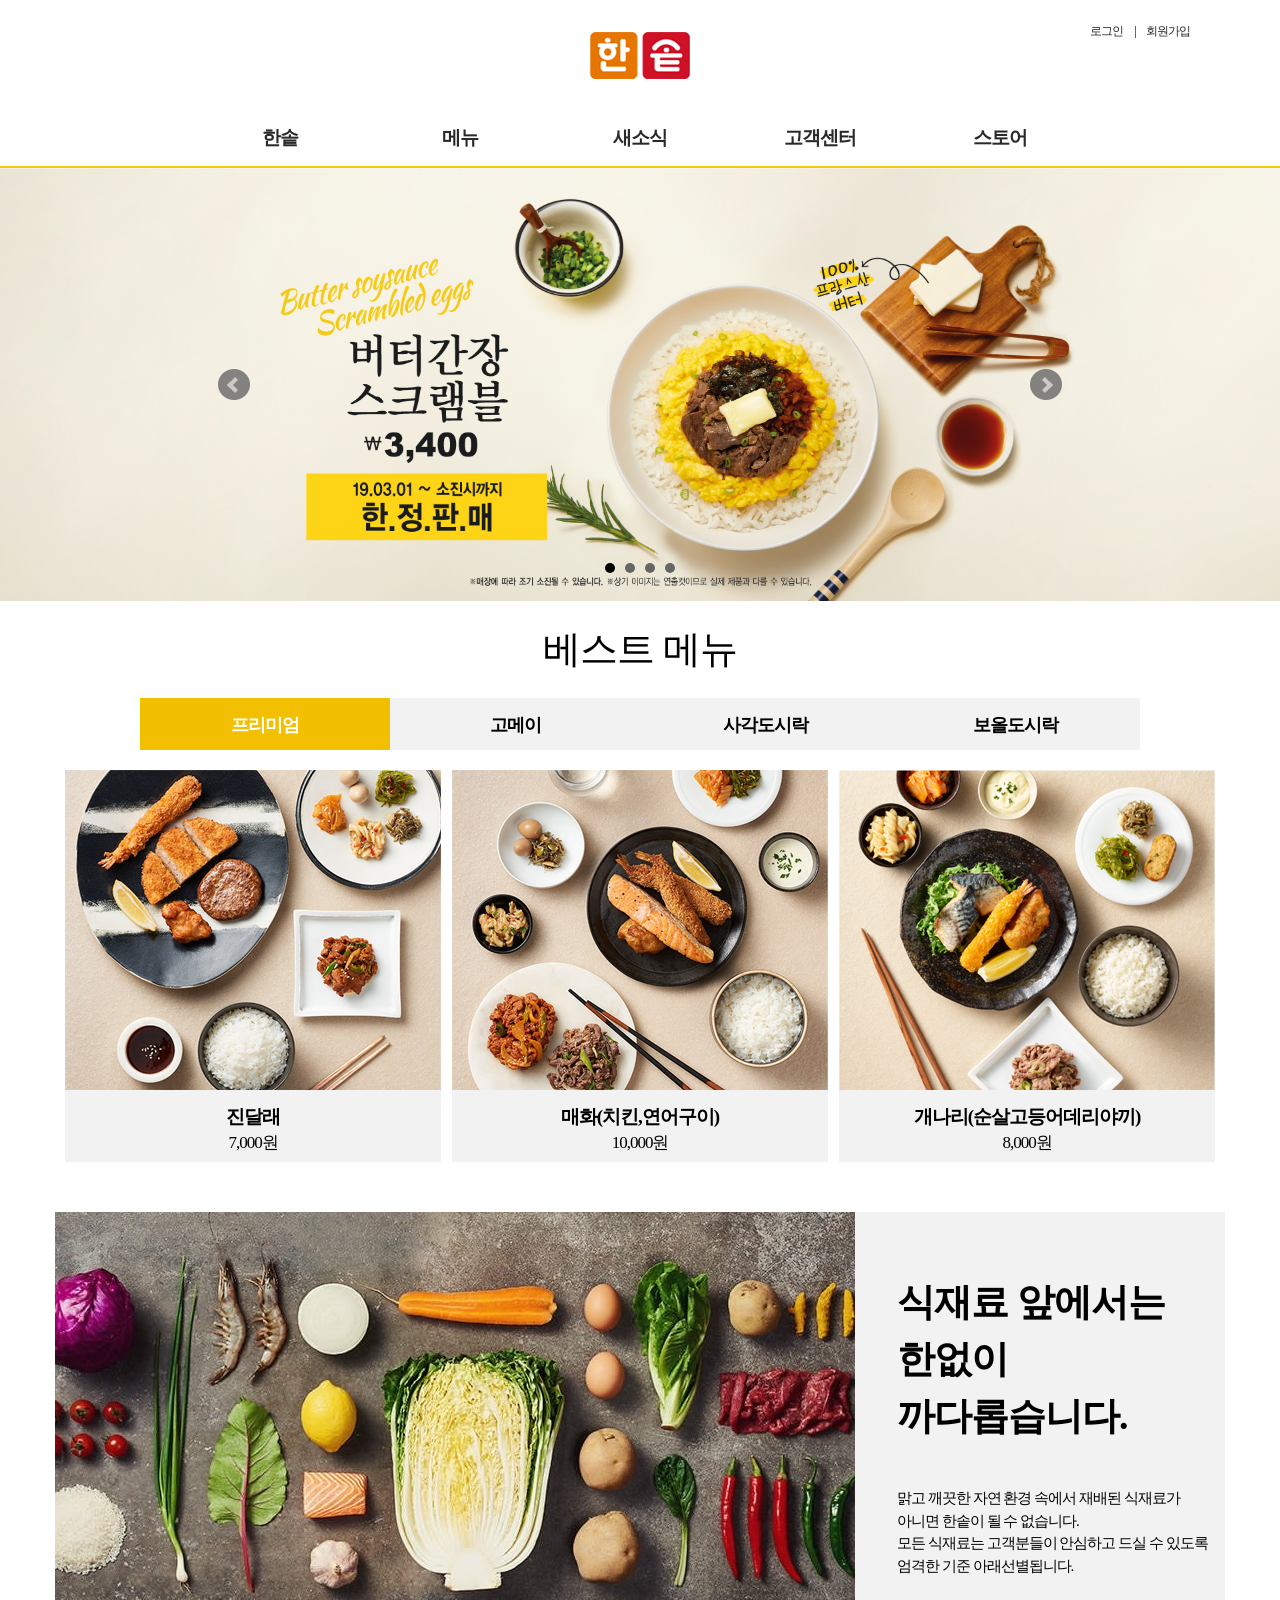
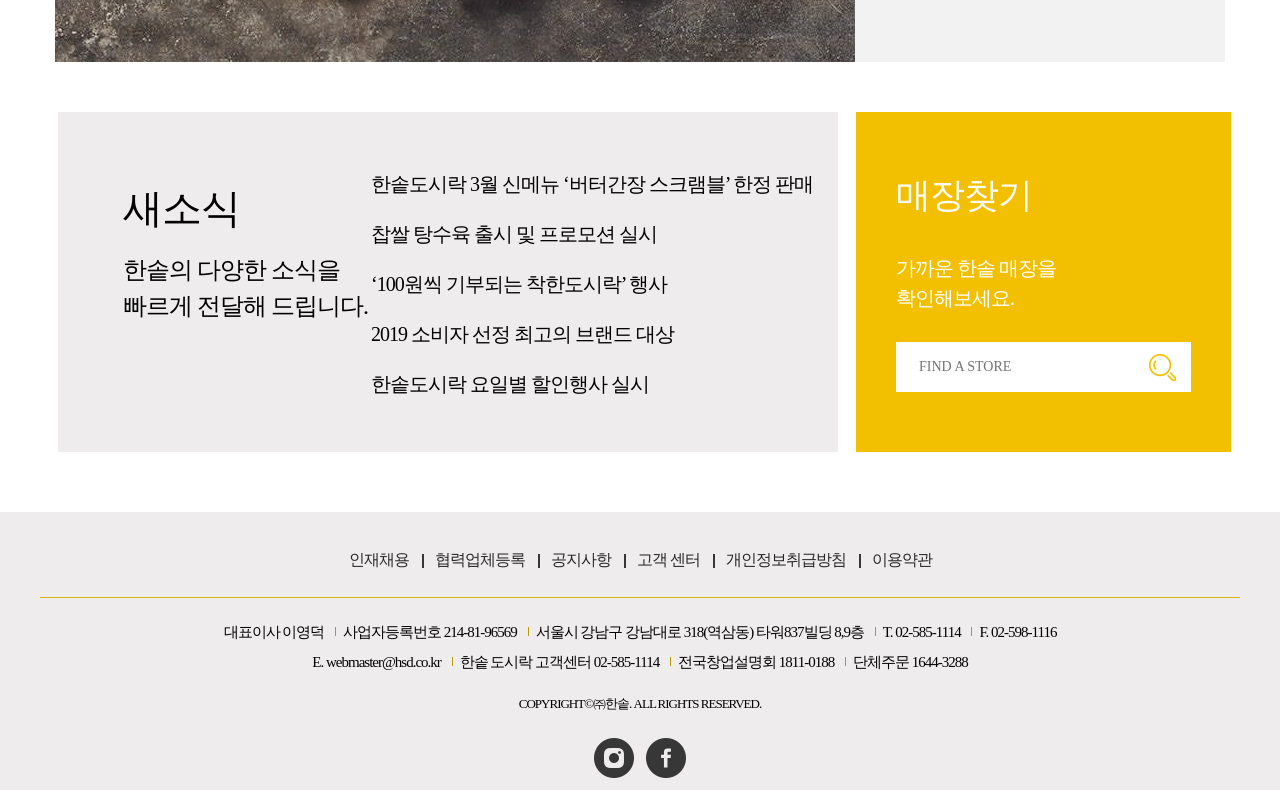
==== commit 378e58eb: "get 방식으로 값을 넘길때 한글이 넘어오지 않음." ====
--- a/index.html
+++ b/index.html
@@ -18,9 +18,16 @@
       media="screen"
       href="css/jquery.bxslider.css"
     />
+    <link
+      rel="stylesheet"
+      type="text/css"
+      media="screen"
+      href="css/jquery-ui.css"
+    />
 
     <script src="js/jquery-3.3.1.min.js"></script>
     <script src="js/jquery.bxslider.js"></script>
+    <script src="js/jquery-ui.js"></script>
     <script src="js/index.js"></script>
   </head>
   <body>
@@ -72,7 +79,7 @@
                 <a href="#">스토어</a>
                 <div class="dnav">
                   <ul>
-                    <li><a href="#">주변점포찾기</a></li>
+                    <li><a href="map">주변점포찾기</a></li>
                   </ul>
                 </div>
               </li>
@@ -235,14 +242,18 @@
               확인해보세요.
             </h3>
             <div class="find_store_search">
-              <form name="findstore" method="post" action="#">
+              <form name="findstore" method="get" action="map.html">
                 <input
                   id="store_search"
                   name="main_search"
                   title="매장검색"
                   placeholder="FIND A STORE"
                 />
-                <a href="#">
+                <a
+                  id="mapBtn"
+                  href="#"
+                  onClick="javascript:document.findstore.submit();"
+                >
                   <img
                     src="images/findstore.jpg"
                     width="27px"
--- a/css/index.css
+++ b/css/index.css
@@ -231,10 +231,10 @@
 }
 .main_slide {
   width: 100%;
-  height: 650px;
+  /* height: 650px; */
   overflow: hidden;
   position: relative;
-  margin-bottom: 15px;
+  margin-bottom: 20px;
   box-sizing: border-box;
 }
 
@@ -700,13 +700,14 @@
   width: 1200px;
   height: 600px;
   margin: auto;
+  margin-bottom: 30px;
 }
 
 .register_box h2 {
   font-size: 22px;
   /* font-weight: bold; */
   text-align: center;
-  margin-bottom: 40px;
+  margin-bottom: 30px;
 }
 .register_box > form > span {
   height: 50px;
@@ -732,7 +733,7 @@
 }
 
 .regiBtn {
-  margin-top: 20px;
+  margin-top: 10px;
   color: #373737;
   background-color: #f6ca00;
   /* border: 2px solid #bcc2c9; */
@@ -766,7 +767,16 @@
   font-size: 12px;
   color: #2482de;
 }
-
+.txt_description {
+  text-align: center;
+  margin-top: 30px;
+  color: rgba(39, 42, 46, 0.8);
+  font-size: 14px;
+  line-height: 1.4;
+}
+.txt_description a {
+  border-bottom: 1px solid;
+}
 /* 로그인 */
 
 .login_box {
@@ -824,3 +834,175 @@
   padding: 0;
   font-size: 16px;
 } */
+
+/* 지도 */
+.map_box {
+  padding-top: 50px;
+  width: 1200px;
+  height: 600px;
+  margin: auto;
+  margin-bottom: 30px;
+}
+.map_box h2 {
+  font-size: 22px;
+  /* font-weight: bold; */
+  text-align: center;
+  margin-bottom: 40px;
+}
+
+#map {
+  margin-bottom: 50px;
+}
+
+.map_wrap,
+.map_wrap * {
+  margin: 0;
+  padding: 0;
+  font-family: "Malgun Gothic", dotum, "돋움", sans-serif;
+  font-size: 12px;
+}
+.map_wrap a,
+.map_wrap a:hover,
+.map_wrap a:active {
+  color: #000;
+  text-decoration: none;
+}
+.map_wrap {
+  position: relative;
+  width: 100%;
+  height: 500px;
+}
+#menu_wrap {
+  position: absolute;
+  top: 0;
+  left: 0;
+  bottom: 0;
+  width: 250px;
+  margin: 10px 0 30px 10px;
+  padding: 5px;
+  overflow-y: auto;
+  background: rgba(255, 255, 255, 0.7);
+  z-index: 1;
+  font-size: 12px;
+  border-radius: 10px;
+}
+.bg_white {
+  background: #fff;
+}
+#menu_wrap hr {
+  display: block;
+  height: 1px;
+  border: 0;
+  border-top: 2px solid #5f5f5f;
+  margin: 3px 0;
+}
+#menu_wrap .option {
+  text-align: center;
+}
+#menu_wrap .option p {
+  margin: 10px 0;
+}
+#menu_wrap .option button {
+  margin-left: 5px;
+}
+#placesList li {
+  list-style: none;
+}
+#placesList .item {
+  position: relative;
+  border-bottom: 1px solid #888;
+  overflow: hidden;
+  cursor: pointer;
+  min-height: 65px;
+}
+#placesList .item span {
+  display: block;
+  margin-top: 4px;
+}
+#placesList .item h5,
+#placesList .item .info {
+  text-overflow: ellipsis;
+  overflow: hidden;
+  white-space: nowrap;
+}
+#placesList .item .info {
+  padding: 10px 0 10px 55px;
+}
+#placesList .info .gray {
+  color: #8a8a8a;
+}
+#placesList .info .jibun {
+  padding-left: 26px;
+  background: url(http://t1.daumcdn.net/localimg/localimages/07/mapapidoc/places_jibun.png)
+    no-repeat;
+}
+#placesList .info .tel {
+  color: #009900;
+}
+#placesList .item .markerbg {
+  float: left;
+  position: absolute;
+  width: 36px;
+  height: 37px;
+  margin: 10px 0 0 10px;
+  background: url(http://t1.daumcdn.net/localimg/localimages/07/mapapidoc/marker_number_blue.png)
+    no-repeat;
+}
+#placesList .item .marker_1 {
+  background-position: 0 -10px;
+}
+#placesList .item .marker_2 {
+  background-position: 0 -56px;
+}
+#placesList .item .marker_3 {
+  background-position: 0 -102px;
+}
+#placesList .item .marker_4 {
+  background-position: 0 -148px;
+}
+#placesList .item .marker_5 {
+  background-position: 0 -194px;
+}
+#placesList .item .marker_6 {
+  background-position: 0 -240px;
+}
+#placesList .item .marker_7 {
+  background-position: 0 -286px;
+}
+#placesList .item .marker_8 {
+  background-position: 0 -332px;
+}
+#placesList .item .marker_9 {
+  background-position: 0 -378px;
+}
+#placesList .item .marker_10 {
+  background-position: 0 -423px;
+}
+#placesList .item .marker_11 {
+  background-position: 0 -470px;
+}
+#placesList .item .marker_12 {
+  background-position: 0 -516px;
+}
+#placesList .item .marker_13 {
+  background-position: 0 -562px;
+}
+#placesList .item .marker_14 {
+  background-position: 0 -608px;
+}
+#placesList .item .marker_15 {
+  background-position: 0 -654px;
+}
+#pagination {
+  margin: 10px auto;
+  text-align: center;
+}
+#pagination a {
+  display: inline-block;
+  margin-right: 10px;
+}
+#pagination .on {
+  font-weight: bold;
+  cursor: default;
+  color: #777;
+}
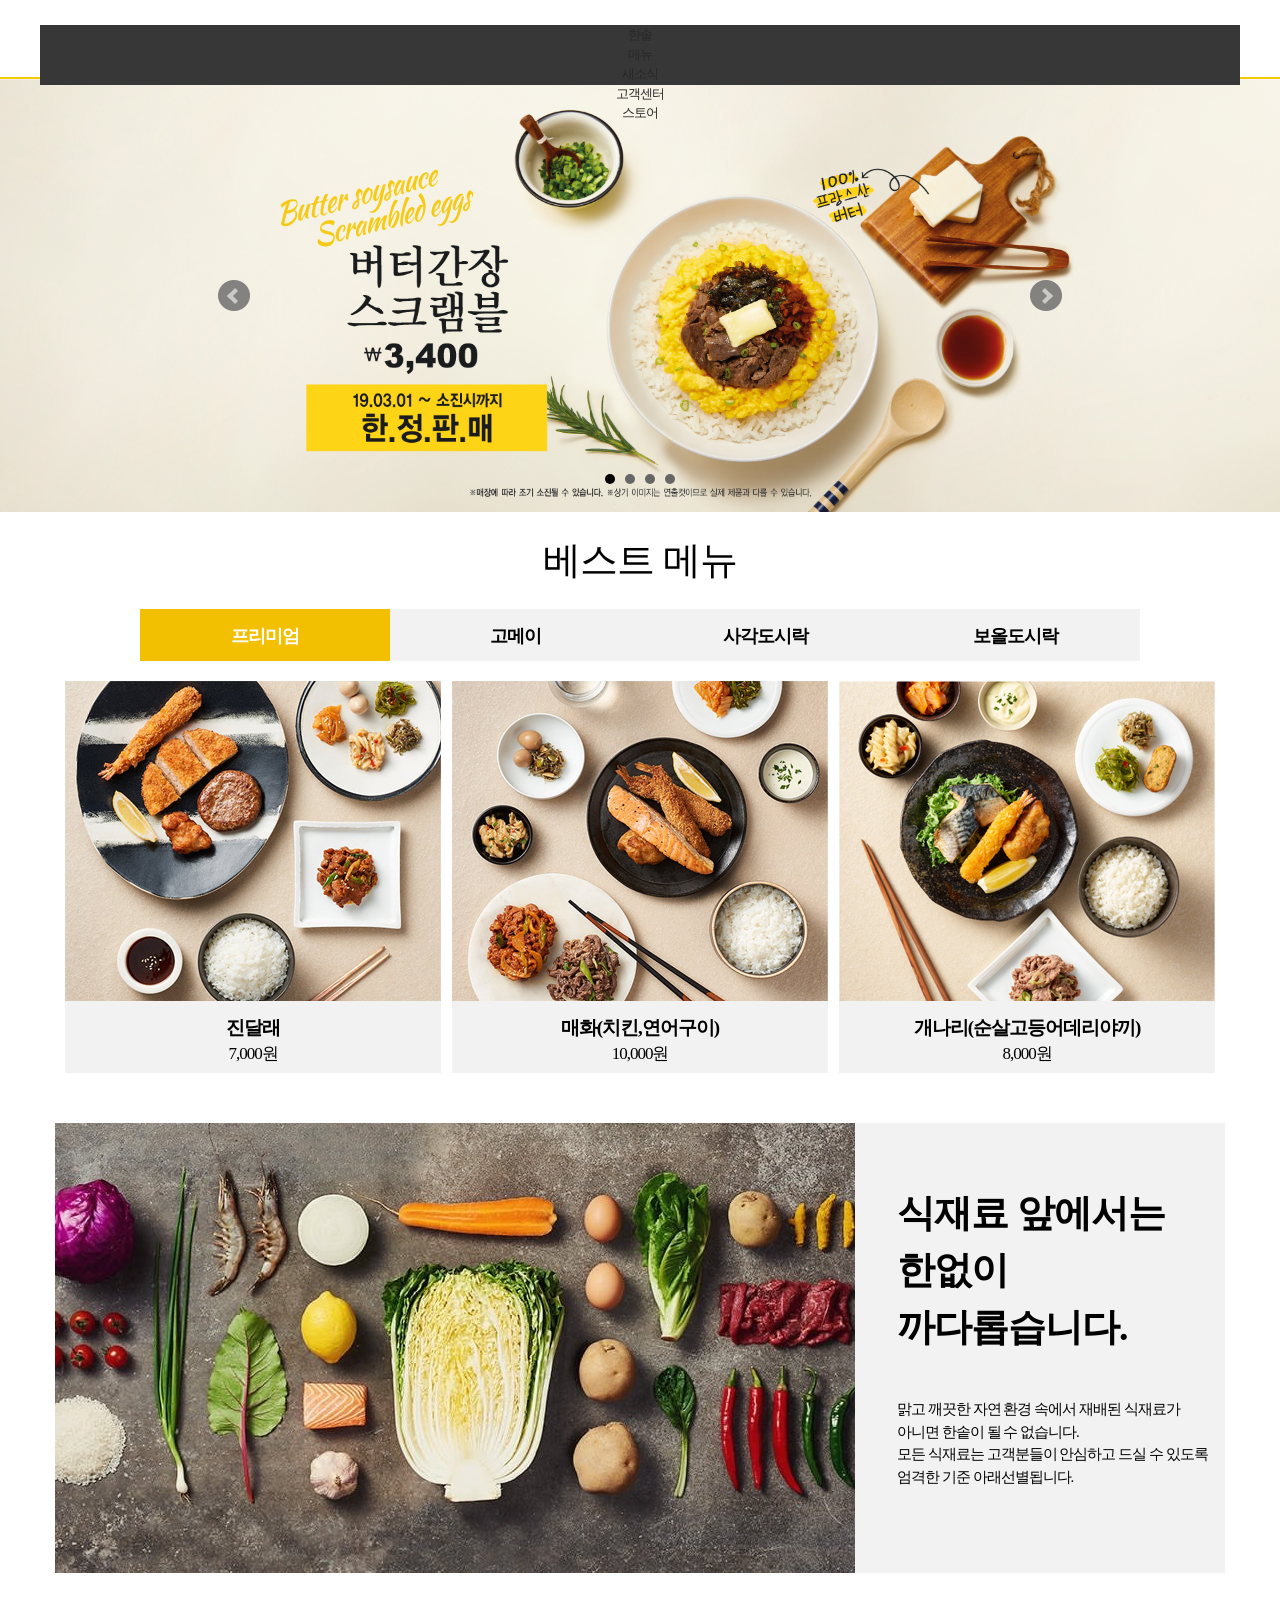
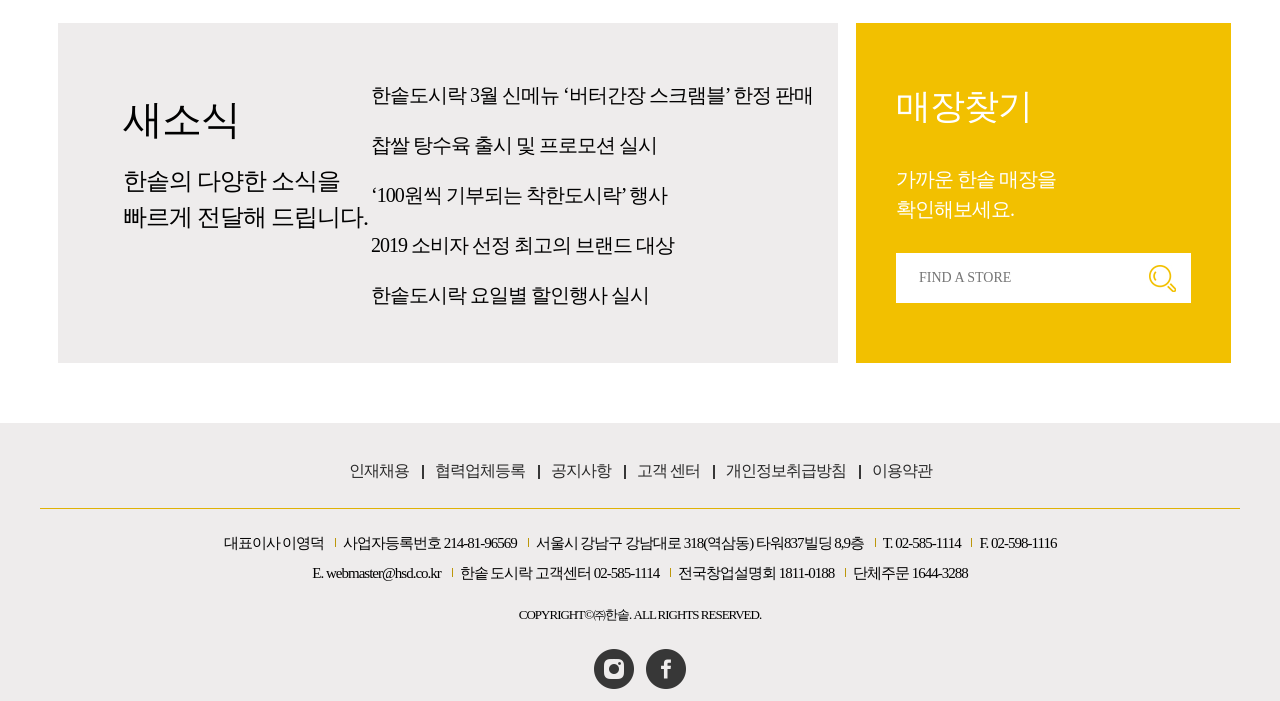
==== commit bbe30011: "ajax tab test start" ====
--- a/index.html
+++ b/index.html
@@ -37,7 +37,7 @@
           <h1>
             <a href="index.html">한솥도시락</a>
           </h1>
-          <div id="nav">
+          <div id="nav" class="nav">
             <h2 class="hide">주요메뉴</h2>
             <ul class="menu01">
               <li>
@@ -79,7 +79,7 @@
                 <a href="#">스토어</a>
                 <div class="dnav">
                   <ul>
-                    <li><a href="map">주변점포찾기</a></li>
+                    <li><a href="map.html">주변점포찾기</a></li>
                   </ul>
                 </div>
               </li>
--- a/css/index.css
+++ b/css/index.css
@@ -132,7 +132,7 @@
 }
 
 #wrap {
-  width: 100%;
+  min-width: 1200px;
 }
 #header {
   width: 1200px;
@@ -156,25 +156,38 @@
   margin-top: 32px;
   box-sizing: border-box;
 }
-
-#nav {
+.fix {
   width: 1200px;
+  position: fixed;
+  top: 0;
+  background-color: #373737;
+  z-index: 99;
+  height: 60px;
   margin: auto;
   margin-top: 25px;
   padding-bottom: 10px;
   box-sizing: border-box;
   text-align: center;
+}
+
+.nav {
+  width: 1200px;
+  margin: auto;
+  margin-top: 25px;
+  padding-bottom: 10px;
+  box-sizing: border-box;
+  text-align: center;
   position: relative;
   z-index: 10px;
   color: red;
 }
-#nav a:hover {
+.nav a:hover {
   color: #f2c000;
 }
-#nav > ul {
+.nav > ul {
   display: inline-block;
 }
-#nav > ul > li {
+.nav > ul > li {
   float: left;
   width: 180px;
   position: relative;
@@ -188,7 +201,7 @@
   height: 150px;
   display: none;
 }
-#nav > ul > li > a {
+.nav > ul > li > a {
   font-size: 19px;
   color: #292929;
   font-weight: bold;
@@ -206,7 +219,7 @@
   color: #666666;
 }
 
-#nav ul ul {
+.nav ul ul {
   display: none;
 }
 
@@ -841,7 +854,7 @@
   width: 1200px;
   height: 600px;
   margin: auto;
-  margin-bottom: 30px;
+  margin-bottom: 140px;
 }
 .map_box h2 {
   font-size: 22px;
@@ -874,10 +887,11 @@
 }
 #menu_wrap {
   position: absolute;
-  top: 0;
-  left: 0;
+  top: 110px;
+  /* left: 250px; */
   bottom: 0;
   width: 250px;
+  height: 580px;
   margin: 10px 0 30px 10px;
   padding: 5px;
   overflow-y: auto;
@@ -885,6 +899,7 @@
   z-index: 1;
   font-size: 12px;
   border-radius: 10px;
+  box-sizing: border-box;
 }
 .bg_white {
   background: #fff;
